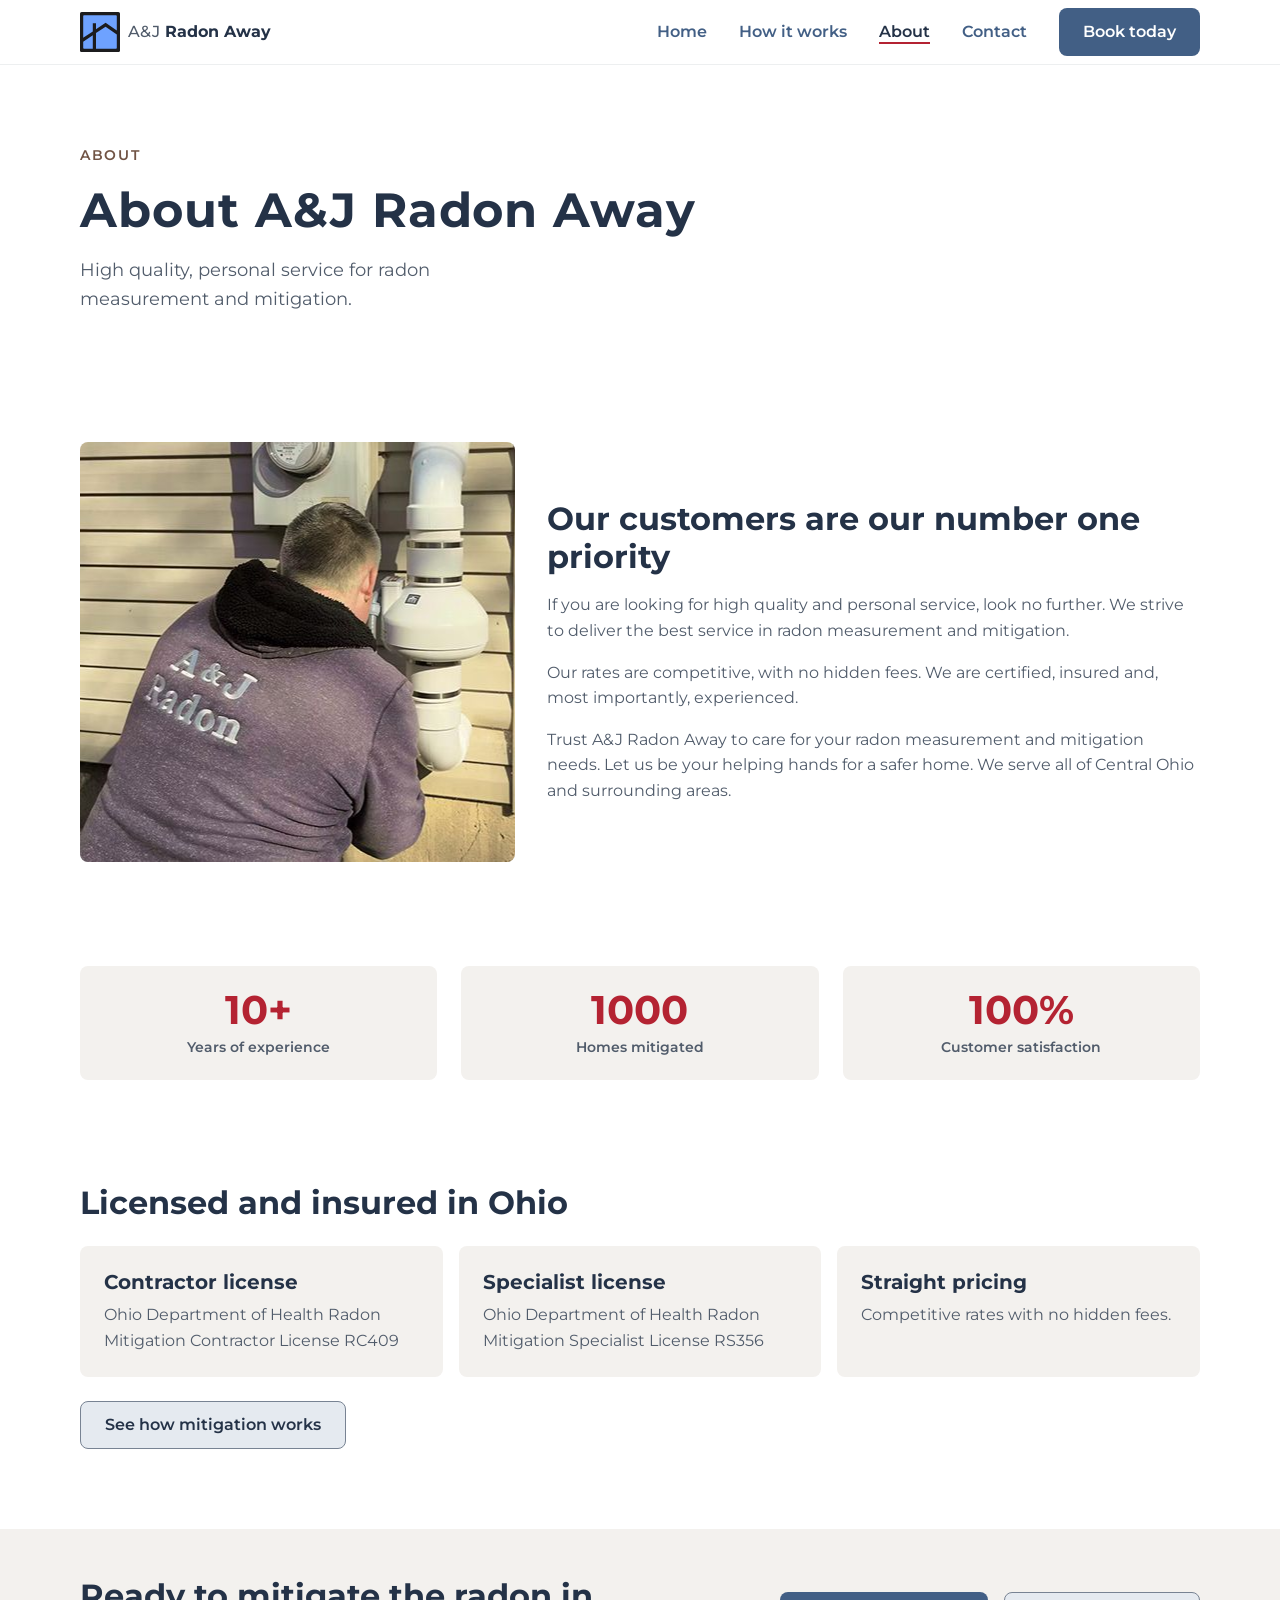
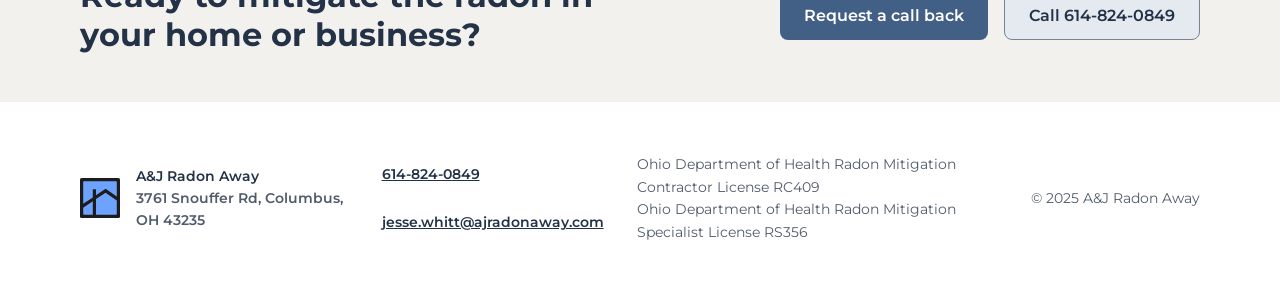
==== about.html @ 73f25efe "Contact spacing from Figma; footer stacks to two columns below 1024px Co-Authored-By: Claude Sonnet " ====
<!doctype html>
<html lang="en">
<head>
  <meta charset="utf-8">
  <meta name="viewport" content="width=device-width, initial-scale=1">
  <title>About | A&amp;J Radon Away</title>
  <meta name="description" content="Licensed, insured and experienced radon testing and mitigation across Central Ohio. Competitive rates, no hidden fees.">
  <meta name="theme-color" content="#ffffff">
  <link rel="manifest" href="manifest.webmanifest">
  <link rel="icon" href="assets/icon.svg" type="image/svg+xml">
  <link rel="apple-touch-icon" href="assets/icon.svg">
  <link rel="preconnect" href="https://fonts.googleapis.com">
  <link rel="preconnect" href="https://fonts.gstatic.com" crossorigin>
  <link rel="stylesheet" href="https://fonts.googleapis.com/css2?family=Montserrat:wght@500;600;700&display=swap">
  <link rel="stylesheet" href="styles.css?v=17">
</head>
<body>
  <a class="skip-link" href="#main">Skip to content</a>

  <header class="site-header">
    <div class="container header-inner">
      <a class="brand" href="index.html" aria-label="A&amp;J Radon Away, home">
        <img src="assets/icon.svg" alt="" width="40" height="40">
        <span class="brand-text"><span class="brand-small">A&amp;J</span> Radon Away</span>
      </a>
      <button class="icon-btn menu-toggle" type="button" aria-expanded="false" aria-controls="site-nav" aria-label="Open menu">
        <svg width="24" height="24" viewBox="0 0 24 24" aria-hidden="true"><path d="M4 7h16M4 12h16M4 17h16" stroke="currentColor" stroke-width="2" stroke-linecap="round" fill="none"/></svg>
      </button>
      <nav id="site-nav" class="site-nav" aria-label="Primary">
        <ul>
          <li><a href="index.html">Home</a></li>
          <li><a href="how-it-works.html">How it works</a></li>
          <li><a href="about.html" aria-current="page">About</a></li>
          <li><a href="contact.html">Contact</a></li>
          <li class="nav-cta"><button class="btn btn-primary" type="button" data-open-booking>Book today</button></li>
        </ul>
      </nav>
    </div>
  </header>

  <main id="main">
    <section class="page-hero">
      <div class="container">
        <p class="eyebrow">About</p>
        <h1>About A&amp;J Radon Away</h1>
        <p class="lede">High quality, personal service for radon measurement and mitigation.</p>
      </div>
    </section>

    <section class="section" aria-labelledby="story-title">
      <div class="container about-page-grid">
        <div class="photo photo-aj" role="img" aria-label="An A&amp;J Radon Away technician installing a radon fan on the outside of a home"></div>
        <div>
          <h2 id="story-title">Our customers are our number one priority</h2>
          <p>If you are looking for high quality and personal service, look no further. We strive to deliver the best service in radon measurement and mitigation.</p>
          <p>Our rates are competitive, with no hidden fees. We are certified, insured and, most importantly, experienced.</p>
          <p>Trust A&amp;J Radon Away to care for your radon measurement and mitigation needs. Let us be your helping hands for a safer home. We serve all of Central Ohio and surrounding areas.</p>
        </div>
      </div>
    </section>

    <section class="stats" aria-label="A&amp;J Radon Away at a glance">
      <div class="container">
        <dl class="stat-grid">
          <div class="stat"><dt>Years of experience</dt><dd>10+</dd></div>
          <div class="stat"><dt>Homes mitigated</dt><dd>1000</dd></div>
          <div class="stat"><dt>Customer satisfaction</dt><dd>100%</dd></div>
        </dl>
      </div>
    </section>

    <section class="section" aria-labelledby="trust-title">
      <div class="container">
        <h2 id="trust-title">Licensed and insured in Ohio</h2>
        <ul class="trust-grid">
          <li class="card"><h3>Contractor license</h3><p>Ohio Department of Health Radon Mitigation Contractor License RC409</p></li>
          <li class="card"><h3>Specialist license</h3><p>Ohio Department of Health Radon Mitigation Specialist License RS356</p></li>
          <li class="card"><h3>Straight pricing</h3><p>Competitive rates with no hidden fees.</p></li>
        </ul>
        <p class="more"><a class="btn btn-secondary" href="how-it-works.html">See how mitigation works</a></p>
      </div>
    </section>

    <section class="cta-band" aria-labelledby="cta-title">
      <div class="container cta-inner">
        <h2 id="cta-title">Ready to mitigate the radon in your home or business?</h2>
        <div class="cta-actions">
          <button class="btn btn-primary" type="button" data-open-booking>Request a call back</button>
          <a class="btn btn-secondary" href="tel:+16148240849">Call 614-824-0849</a>
        </div>
      </div>
    </section>
  </main>

  <footer class="site-footer">
    <div class="container footer-inner">
      <div class="footer-brand">
        <img src="assets/icon.svg" alt="" width="40" height="40">
        <p>A&amp;J Radon Away<br><span class="muted">3761 Snouffer Rd, Columbus, OH 43235</span></p>
      </div>
      <ul class="footer-links">
        <li><a href="tel:+16148240849">614-824-0849</a></li>
        <li><a href="mailto:jesse.whitt@ajradonaway.com">jesse.whitt@ajradonaway.com</a></li>
      </ul>
      <p class="licenses">Ohio Department of Health Radon Mitigation Contractor License RC409<br>Ohio Department of Health Radon Mitigation Specialist License RS356</p>
      <p class="muted footer-copy">&copy; 2025 A&amp;J Radon Away</p>
    </div>
  </footer>

  <div class="sticky-bar" role="region" aria-label="Quick actions">
    <a class="btn btn-secondary" href="tel:+16148240849">Call</a>
    <button class="btn btn-primary" type="button" data-open-booking>Book today</button>
  </div>

  <dialog class="booking" id="booking" aria-labelledby="booking-title">
    <form method="dialog" class="booking-close-form">
      <button class="icon-btn" value="close" aria-label="Close booking form">
        <svg width="24" height="24" viewBox="0 0 24 24" aria-hidden="true"><path d="M6 6l12 12M18 6L6 18" stroke="currentColor" stroke-width="2" stroke-linecap="round" fill="none"/></svg>
      </button>
    </form>
    <img src="assets/icon.svg" alt="" width="64" height="64">
    <h2 id="booking-title">Book your mitigation</h2>
    <p>Safety from radon gas is just one appointment away.</p>
    <a class="btn btn-primary btn-block" href="tel:+16148240849">Call 614-824-0849</a>
    <p class="booking-or">Or leave your number and we will call you back.</p>
    <form id="booking-form" novalidate>
      <div class="field">
        <label for="bk-phone">Phone</label>
        <input id="bk-phone" name="phone" type="tel" inputmode="tel" autocomplete="tel" required>
        <p class="error" id="bk-phone-err" role="alert"></p>
      </div>
      <button class="btn btn-secondary btn-block" type="submit">Request a call back</button>
      <p class="form-note" id="bk-status" role="status"></p>
    </form>
  </dialog>

  <script src="app.js?v=17" defer></script>
</body>
</html>
---- styles.css ----
:root {
  --color-bg: #ffffff;
  --color-surface: #f3f1ee;
  --color-surface-2: #e5eaf0;
  --color-text: #243247;
  --color-text-muted: #515c6b;
  --color-primary: #425f85;
  --color-primary-hover: #36506f;
  --color-on-primary: #ffffff;
  --color-accent: #705344;
  --color-danger: #b42332;
  --color-border: #788393;
  --color-focus: #0b57d0;

  --space-1: 8px;
  --space-2: 16px;
  --space-3: 24px;
  --space-4: 32px;
  --space-5: 40px;
  --space-6: 48px;
  --space-8: 64px;
  --space-10: 80px;

  --radius: 8px;
  --tap: 48px;

  --font: "Montserrat", system-ui, -apple-system, "Segoe UI", Roboto, sans-serif;
  --fs-body: 16px;
  --fs-lede: 18px;
  --fs-h3: 20px;
  --fs-h2: 24px;
  --fs-h1: 40px;
  --fs-small: 14px;
}

*, *::before, *::after { box-sizing: border-box; }
html { scroll-behavior: smooth; scroll-padding-top: 80px; }
body {
  margin: 0;
  background: var(--color-bg);
  color: var(--color-text);
  font-family: var(--font);
  font-size: var(--fs-body);
  line-height: 1.6;
  padding-bottom: 80px;
}
img { max-width: 100%; height: auto; }
a { color: var(--color-primary); }
h1, h2, h3, p, ul, ol, dl, dd, figure, blockquote { margin: 0; }
h1, h2, h3 { line-height: 1.2; font-weight: 700; }
h1 { font-size: var(--fs-h1); letter-spacing: 0.02em; }
h2 { font-size: var(--fs-h2); }
h3 { font-size: var(--fs-h3); }
ul, ol { padding: 0; list-style: none; }

:focus-visible {
  outline: 3px solid var(--color-focus);
  outline-offset: 3px;
  border-radius: var(--radius);
}

.container { width: 100%; max-width: 1080px; margin: 0 auto; padding: 0 var(--space-2); }
.muted { color: var(--color-text-muted); }

.skip-link {
  position: absolute; left: var(--space-2); top: -64px;
  background: var(--color-primary); color: var(--color-on-primary);
  padding: var(--space-1) var(--space-2); border-radius: var(--radius);
  font-weight: 600; z-index: 100; min-height: var(--tap); display: inline-flex; align-items: center;
}
.skip-link:focus { top: var(--space-1); }

/* Buttons */
.btn {
  display: inline-flex; align-items: center; justify-content: center;
  min-height: var(--tap); min-width: var(--tap);
  padding: 0 var(--space-3);
  border-radius: var(--radius);
  font: 600 var(--fs-body)/1 var(--font);
  text-decoration: none; cursor: pointer; border: 0;
}
.btn-primary { background: var(--color-primary); color: var(--color-on-primary); }
.btn-primary:hover { background: var(--color-primary-hover); }
.btn-secondary { background: var(--color-surface-2); color: var(--color-text); border: 1px solid var(--color-border); }
.btn-secondary:hover { background: #d6dde6; }
.btn-block { width: 100%; }
.icon-btn {
  width: var(--tap); height: var(--tap);
  display: inline-flex; align-items: center; justify-content: center;
  background: transparent; color: var(--color-text); border: 0;
  border-radius: var(--radius); cursor: pointer;
}
.icon-btn:hover { background: var(--color-surface-2); }

/* Header */
.site-header {
  position: sticky; top: 0; z-index: 50;
  background: var(--color-bg);
  box-shadow: 0 1px 0 rgba(36, 50, 71, 0.08);
}
.header-inner {
  display: flex; align-items: center; justify-content: space-between;
  min-height: 64px;
}
.brand {
  display: inline-flex; align-items: center; gap: var(--space-1);
  min-height: var(--tap);
  color: var(--color-text); text-decoration: none; font-weight: 700;
}
.brand-small { font-weight: 500; color: var(--color-text-muted); }
.site-nav {
  position: absolute; left: 0; right: 0; top: 100%;
  background: var(--color-surface);
  padding: var(--space-2);
  display: none;
}
.site-nav.open { display: block; }
.site-nav ul { display: flex; flex-direction: column; gap: var(--space-1); }
.site-nav a:not(.btn) {
  display: flex; align-items: center; min-height: var(--tap);
  padding: 0 var(--space-2); border-radius: var(--radius);
  color: var(--color-text); text-decoration: none; font-weight: 600;
}
.site-nav a:not(.btn) { position: relative; width: fit-content; }
.site-nav a:not(.btn) { color: var(--color-primary); }
.site-nav a:not(.btn):hover, .site-nav a[aria-current="page"], .site-nav a[aria-current="page"]:hover { color: var(--color-text); }
.nav-cta .btn { width: 100%; }

/* Hero */
.hero {
  padding: var(--space-8) 0 var(--space-6);
}
.hero-inner { display: flex; flex-direction: column; gap: var(--space-3); }
.eyebrow {
  color: var(--color-accent); font-weight: 600; font-size: var(--fs-small);
  letter-spacing: 0.12em; text-transform: uppercase;
}
.lede { font-size: var(--fs-lede); color: var(--color-text-muted); max-width: 36ch; }
.hero-actions { display: flex; flex-direction: column; gap: var(--space-2); }
.trust-chips { display: flex; flex-wrap: wrap; gap: var(--space-1); }
.trust-chips li {
  background: var(--color-surface); color: var(--color-text);
  padding: var(--space-1) var(--space-2); border-radius: var(--radius);
  font-size: var(--fs-small); font-weight: 600;
}
.hero-card { display: flex; flex-direction: column; gap: var(--space-3); }

/* Stats */
.stats { padding: var(--space-3) 0; }
.stat-grid { display: grid; grid-template-columns: repeat(3, 1fr); gap: var(--space-1); }
.stat {
  background: var(--color-surface); border-radius: var(--radius);
  padding: var(--space-2) var(--space-1); text-align: center;
  display: flex; flex-direction: column-reverse; gap: var(--space-1);
}
.stat dd { font-size: 24px; font-weight: 700; color: var(--color-danger); line-height: 1; }
.stat dt { font-size: 12px; color: var(--color-text-muted); font-weight: 600; line-height: 1.3; }

/* Sections */
.section { padding: var(--space-6) 0; }
.section-alt { background: var(--color-surface); }
.section h2 { margin-bottom: var(--space-3); }
.section p + p { margin-top: var(--space-2); }
.section-alt .card { background: var(--color-bg); }

.card { background: var(--color-surface); border-radius: var(--radius); padding: var(--space-3); }

.steps { display: grid; gap: var(--space-2); }
.steps .card { display: grid; grid-template-columns: 48px 1fr; column-gap: var(--space-2); row-gap: 4px; align-items: start; }
.step-num {
  grid-row: span 2;
  width: var(--tap); height: var(--tap); border-radius: var(--radius);
  background: var(--color-primary); color: var(--color-on-primary);
  display: inline-flex; align-items: center; justify-content: center;
  font-weight: 700; font-size: var(--fs-h3);
}
.steps p { color: var(--color-text-muted); }
.callout { margin-top: var(--space-2); border-left: 4px solid var(--color-danger); }
.callout p { color: var(--color-text-muted); margin-top: var(--space-1); }

.about-grid { display: grid; gap: var(--space-4); align-items: center; }
.about-grid p { color: var(--color-text-muted); }
.about-grid .btn { margin-top: var(--space-3); }
.visual {
  background: var(--color-bg); border-radius: var(--radius);
  min-height: 200px; display: flex; align-items: center; justify-content: center;
}

/* Reviews */
.reviews {
  display: flex; gap: var(--space-2);
  overflow-x: auto; scroll-snap-type: x mandatory;
  padding-bottom: var(--space-2);
  margin: 0 calc(var(--space-2) * -1); padding-left: var(--space-2); padding-right: var(--space-2);
}
.review { flex: 0 0 85%; scroll-snap-align: center; display: flex; flex-direction: column; gap: var(--space-2); }
.review-name { color: var(--color-accent); font-weight: 700; letter-spacing: 0.04em; }
.review blockquote { color: var(--color-text-muted); font-size: var(--fs-body); }

.reviews-more { margin-top: var(--space-1); }
.reviews-more a {
  display: inline-flex; align-items: center; min-height: var(--tap);
  color: var(--color-text-muted); font-size: var(--fs-small); font-weight: 600;
  text-decoration: underline; text-underline-offset: 4px;
}
.reviews-more a:hover { color: var(--color-text); }
.visually-hidden {
  position: absolute; width: 1px; height: 1px; margin: -1px; padding: 0;
  overflow: hidden; clip: rect(0 0 0 0); white-space: nowrap; border: 0;
}

/* Contact */
.contact-grid { display: grid; gap: var(--space-4); }
.contact-list { margin-top: var(--space-3); display: grid; gap: var(--space-1); }
.contact-link {
  display: flex; flex-direction: column; justify-content: center;
  min-height: var(--tap); padding: var(--space-1) var(--space-2);
  background: var(--color-bg); border-radius: var(--radius);
  color: var(--color-text); text-decoration: none; font-weight: 600;
  overflow-wrap: anywhere;
}
.contact-link:hover { background: var(--color-surface-2); }
.contact-label { font-size: 12px; color: var(--color-text-muted); text-transform: uppercase; letter-spacing: 0.08em; }

/* Forms */
.field { display: flex; flex-direction: column; gap: var(--space-1); margin-bottom: var(--space-2); }
.field label { font-weight: 600; }
.optional { color: var(--color-text-muted); font-weight: 500; }
.field input {
  min-height: var(--tap); padding: 0 var(--space-2);
  background: var(--color-surface-2); color: var(--color-text);
  border: 1px solid var(--color-border); border-radius: var(--radius);
  font: 500 var(--fs-body)/1 var(--font);
}
.field input:focus-visible { outline: 3px solid var(--color-focus); outline-offset: 2px; }
.field input[aria-invalid="true"] { border-color: var(--color-danger); }
.error { color: var(--color-danger); font-size: var(--fs-small); min-height: 0; }
.error:empty { display: none; }
.form-note { margin-top: var(--space-2); font-size: var(--fs-small); color: var(--color-text-muted); }
.form-note:empty { display: none; }

/* Footer */
.site-footer { padding: var(--space-6) 0; background: var(--color-bg); }
.footer-inner { display: grid; gap: var(--space-3); font-size: var(--fs-small); }
.footer-brand { display: flex; align-items: center; gap: var(--space-2); font-weight: 600; }
.licenses { color: var(--color-text-muted); }

/* Sticky mobile bar */
.sticky-bar {
  position: fixed; left: 0; right: 0; bottom: 0; z-index: 40;
  display: grid; grid-template-columns: 1fr 2fr; gap: var(--space-1);
  padding: var(--space-1) var(--space-2) calc(var(--space-1) + env(safe-area-inset-bottom));
  background: var(--color-surface);
}

/* Booking dialog */
.booking {
  width: min(92vw, 420px); padding: var(--space-4) var(--space-3) var(--space-3);
  background: var(--color-bg); color: var(--color-text);
  border: 0; border-radius: var(--radius); text-align: center;
}
.booking::backdrop { background: rgba(36, 50, 71, 0.6); }
.booking[open] { display: flex; flex-direction: column; align-items: center; gap: var(--space-2); }
.booking p { color: var(--color-text-muted); }
.booking form#booking-form { width: 100%; text-align: left; margin-top: var(--space-1); }
.booking-close-form { position: absolute; top: var(--space-1); right: var(--space-1); }

@media (prefers-reduced-motion: reduce) {
  html { scroll-behavior: auto; }
}

/* Tablet and up */
@media (min-width: 768px) {
  h1 { font-size: 48px; }
  h2 { font-size: 32px; }
  .container { padding: 0 var(--space-4); }
  body { padding-bottom: 0; }
  .sticky-bar { display: none; }
  .hero { padding: var(--space-10) 0; }
  .hero-actions { flex-direction: row; }
  .stat dd { font-size: 40px; }
  .stat dt { font-size: var(--fs-small); }
  .steps { grid-template-columns: repeat(3, 1fr); }
  .steps .card { display: flex; flex-direction: column; }
  .step-num { margin-bottom: var(--space-2); }
  .about-grid { grid-template-columns: 3fr 2fr; }
  .reviews { margin: 0; padding: 0 0 var(--space-2); overflow-x: visible; display: grid; grid-template-columns: repeat(3, 1fr); }
  .review { flex: none; }
  .contact-grid { grid-template-columns: 1fr 1fr; align-items: start; }
  .footer-inner { grid-template-columns: 1fr 1fr auto; align-items: center; }

}

/* ---------- v2: images, pages, desktop ---------- */
.hero {
  background:
    linear-gradient(rgba(36, 50, 71, 0.74), rgba(36, 50, 71, 0.74)),
    url("assets/hero-neighborhood.jpg") center / cover no-repeat,
    var(--color-text);
  color: #ffffff;
}
.hero .eyebrow, .hero .lede { color: #ffffff; }
.hero .btn-primary { border: 1px solid #ffffff; }
.photo {
  background: var(--color-surface-2) center / cover no-repeat;
  border-radius: var(--radius);
  min-height: 280px;
}
.photo-aj { background-image: url("assets/aj-on-site.jpg"); background-position: center 30%; }

.more { margin-top: var(--space-3); }
.callout { margin-top: var(--space-3); }
.footer-links { display: flex; flex-direction: column; gap: 0; }
.footer-links a { display: inline-flex; align-items: center; min-height: var(--tap); color: var(--color-text); font-weight: 600; }

.site-nav a:not(.btn):active::after,
.site-nav a[aria-current="page"]::after { content: ""; position: absolute; left: var(--space-2); right: var(--space-2); bottom: 8px; height: 2px; background: var(--color-danger); }

.page-hero {
  padding: var(--space-8) 0 var(--space-5);
  background: var(--color-bg);
}
.page-hero .container { display: flex; flex-direction: column; gap: var(--space-2); }

.diagram-grid, .about-page-grid { display: grid; gap: var(--space-4); align-items: center; }
.diagram { background: var(--color-bg); border-radius: var(--radius); overflow: hidden; }
.diagram img { display: block; width: 100%; height: auto; }
.diagram-grid p, .about-page-grid p { color: var(--color-text-muted); }
.diagram-grid h2, .about-page-grid h2 { margin-bottom: var(--space-2); }

.step-grid { display: grid; gap: var(--space-2); }
.step-card {
  background: var(--color-bg); border-radius: var(--radius); padding: var(--space-3);
  display: flex; flex-direction: column; gap: var(--space-1);
}
.step-card .step-num { margin-bottom: var(--space-1); }
.step-card p { color: var(--color-text-muted); }

.faq-wrap { max-width: 760px; }
.faq-list { display: grid; gap: var(--space-1); }
.faq { background: var(--color-surface); border-radius: var(--radius); }
.faq summary {
  display: flex; align-items: center; min-height: var(--tap);
  padding: var(--space-1) var(--space-3); font-weight: 600; cursor: pointer;
}
.faq p { padding: 0 var(--space-3) var(--space-3); color: var(--color-text-muted); }

.trust-grid { display: grid; gap: var(--space-2); }
.trust-grid p { color: var(--color-text-muted); margin-top: var(--space-1); }

.cta-band { background: var(--color-surface); padding: var(--space-6) 0; }
.cta-inner { display: flex; flex-direction: column; gap: var(--space-3); }
.cta-actions { display: flex; flex-direction: column; gap: var(--space-2); }
.cta-band .btn-secondary { background: var(--color-surface-2); }

@media (min-width: 768px) {
  .hero { min-height: 560px; display: flex; align-items: center; color: var(--color-text);
    position: relative; isolation: isolate; background: var(--color-bg);
  }
  .hero::before {
    content: ""; position: absolute; inset: 0; z-index: -1;
    background: url("assets/hero-neighborhood.jpg") center / cover no-repeat;
    transform: scaleX(-1);
  }
  .hero .eyebrow { color: var(--color-accent); }
  .hero .lede { color: var(--color-text-muted); }
  .hero .btn-primary { border: 0; }
  .hero-card {
    max-width: 620px; padding: var(--space-4);
    background: var(--color-bg); border-radius: var(--radius);
  }
  .page-hero { padding: var(--space-10) 0 var(--space-6); }
  .diagram-grid { grid-template-columns: 3fr 2fr; }
  .about-page-grid { grid-template-columns: 2fr 3fr; }
  .photo { min-height: 420px; }
  .step-grid { grid-template-columns: repeat(3, 1fr); }
  .trust-grid { grid-template-columns: repeat(3, 1fr); }
  .cta-inner { flex-direction: row; align-items: center; justify-content: space-between; }
  .cta-inner h2 { max-width: 560px; margin: 0; }
  .cta-actions { flex-direction: row; }
  .footer-inner { grid-template-columns: 1.2fr 1fr 1.6fr auto; }
  .footer-links { align-items: flex-start; }
}

@media (min-width: 1024px) {
  .container { max-width: 1200px; padding: 0 var(--space-5); }
  .section { padding: var(--space-10) 0; }
  .steps { gap: var(--space-3); }
  .stat-grid { gap: var(--space-3); }
  .stat { padding: var(--space-3); }
}

/* Full nav only when there is room for it; hamburger below 1024px */
@media (min-width: 1024px) {
  .menu-toggle { display: none; }
  .site-nav { position: static; display: block; background: transparent; padding: 0; }
  .site-nav ul { flex-direction: row; align-items: center; gap: var(--space-4); }
  .site-nav a:not(.btn) { padding: 0; }
  .site-nav a:not(.btn):active::after,
  .site-nav a[aria-current="page"]::after { left: 0; right: 0; bottom: 12px; }
  .nav-cta .btn { width: auto; }
}

/* Hero CTA group: chips match the width of the CTA row */
.hero-cta { display: flex; flex-direction: column; gap: var(--space-3); width: 100%; }
.hero .trust-chips { justify-content: space-between; gap: var(--space-1); }
.hero .trust-chips li { padding: 6px 10px; font-size: 12px; }

@media (min-width: 768px) {
  .hero-cta { width: fit-content; max-width: 100%; }
  .hero .trust-chips { flex-wrap: nowrap; }
  .hero .trust-chips li { flex: 1 1 auto; text-align: center; padding: 4px var(--space-2); font-size: var(--fs-small); white-space: nowrap; }
}
.contact-grid > * { min-width: 0; }

.booking .booking-or { font-size: var(--fs-small); margin-top: var(--space-1); }
.booking > .btn { margin-top: var(--space-1); }

/* Contact page */
.title-md { font-size: var(--fs-h2); }
.contact-info { display: grid; gap: var(--space-3); align-content: start; }
.contact-head .eyebrow { display: block; }
.contact-intro { color: var(--color-text-muted); }
.contact-info .contact-list { margin-top: calc(var(--space-1) * -1); gap: var(--space-1); }
.contact-link { background: transparent; padding: var(--space-1) 0; }
.contact-link:hover { background: transparent; color: var(--color-primary); }
.section.contact-section { padding: var(--space-6) 0; }
.form { padding: var(--space-3); }

@media (min-width: 768px) {
  .title-md { font-size: 32px; }
  .form { padding: var(--space-4); }
}

@media (min-width: 1024px) {
  .contact-grid { grid-template-columns: minmax(0, 536fr) minmax(0, 600fr); gap: var(--space-8); }
}

/* Footer: two columns until there is room for four */
@media (min-width: 768px) {
  .footer-inner { grid-template-columns: 1fr 1fr; align-items: start; gap: var(--space-4) var(--space-3); }
  .licenses, .footer-copy { grid-column: 1 / -1; }
}
@media (min-width: 1024px) {
  .footer-inner { grid-template-columns: 1.2fr 1fr 1.6fr auto; align-items: center; gap: var(--space-3); }
  .licenses, .footer-copy { grid-column: auto; }
}
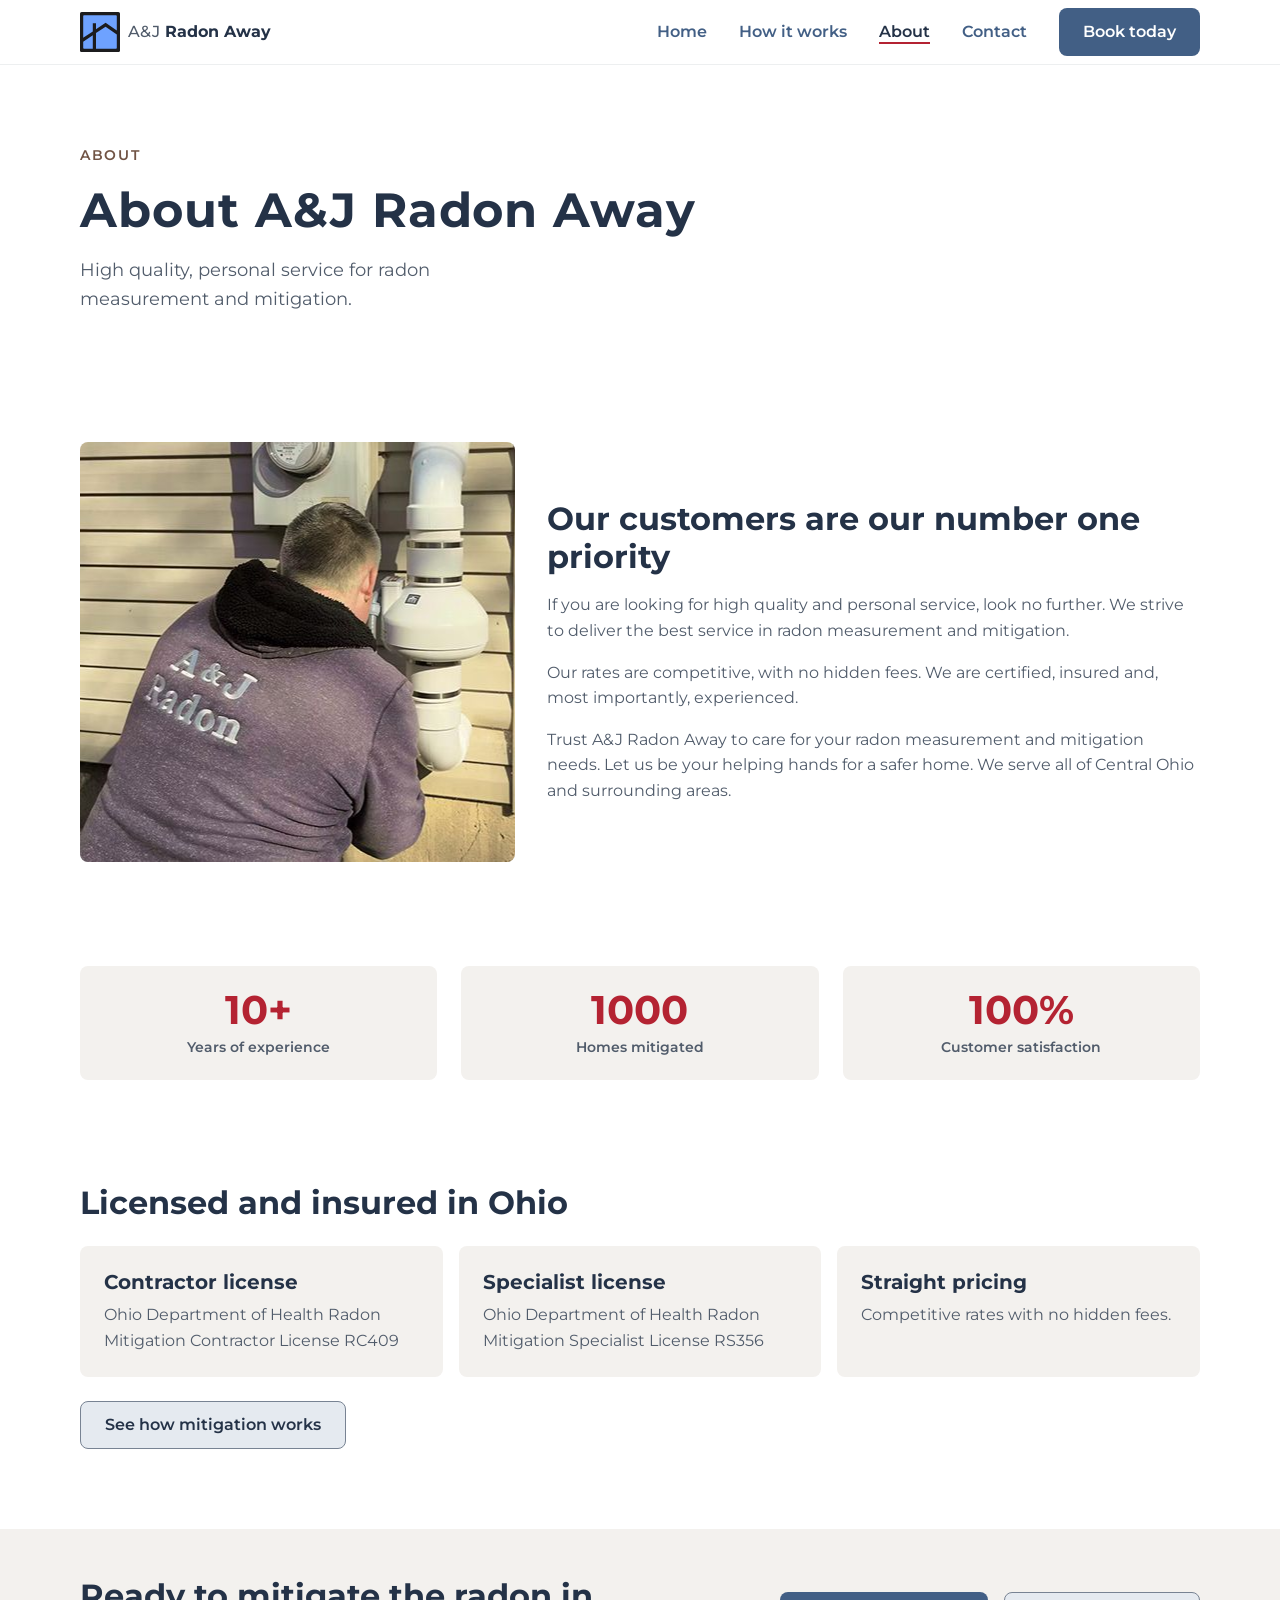
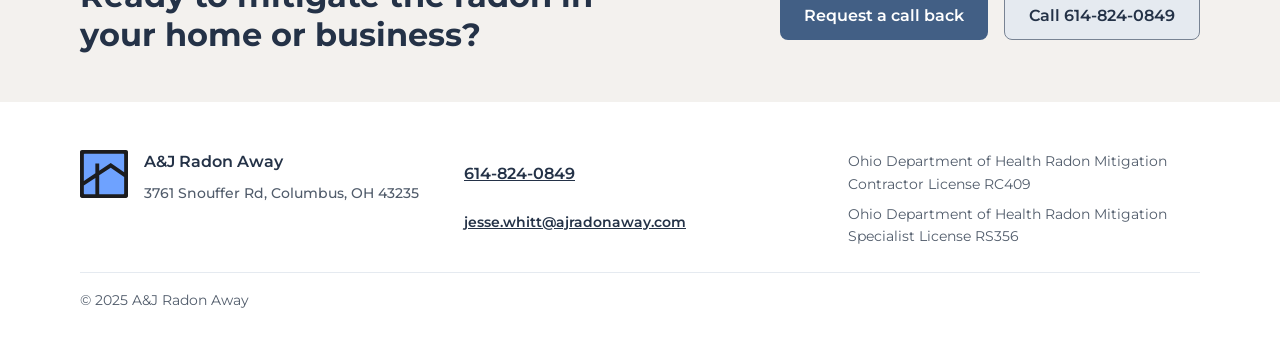
==== commit fbbc8945: "Footer rebuilt from Figma component; footer pinned to page bottom Co-Authored-By: Claude Sonnet 5.5 " ====
--- a/about.html
+++ b/about.html
@@ -12,7 +12,7 @@
   <link rel="preconnect" href="https://fonts.googleapis.com">
   <link rel="preconnect" href="https://fonts.gstatic.com" crossorigin>
   <link rel="stylesheet" href="https://fonts.googleapis.com/css2?family=Montserrat:wght@500;600;700&display=swap">
-  <link rel="stylesheet" href="styles.css?v=17">
+  <link rel="stylesheet" href="styles.css?v=19">
 </head>
 <body>
   <a class="skip-link" href="#main">Skip to content</a>
@@ -93,17 +93,24 @@
   </main>
 
   <footer class="site-footer">
-    <div class="container footer-inner">
-      <div class="footer-brand">
-        <img src="assets/icon.svg" alt="" width="40" height="40">
-        <p>A&amp;J Radon Away<br><span class="muted">3761 Snouffer Rd, Columbus, OH 43235</span></p>
+    <div class="container">
+      <div class="footer-info">
+        <div class="footer-brand">
+          <img src="assets/icon.svg" alt="" width="48" height="48">
+          <p><span class="footer-name">A&amp;J Radon Away</span><span class="footer-address">3761 Snouffer Rd, Columbus, OH 43235</span></p>
+        </div>
+        <ul class="footer-links">
+          <li><a href="tel:+16148240849">614-824-0849</a></li>
+          <li><a href="mailto:jesse.whitt@ajradonaway.com">jesse.whitt@ajradonaway.com</a></li>
+        </ul>
+        <div class="licenses">
+          <p>Ohio Department of Health Radon Mitigation Contractor License RC409</p>
+          <p>Ohio Department of Health Radon Mitigation Specialist License RS356</p>
+        </div>
       </div>
-      <ul class="footer-links">
-        <li><a href="tel:+16148240849">614-824-0849</a></li>
-        <li><a href="mailto:jesse.whitt@ajradonaway.com">jesse.whitt@ajradonaway.com</a></li>
-      </ul>
-      <p class="licenses">Ohio Department of Health Radon Mitigation Contractor License RC409<br>Ohio Department of Health Radon Mitigation Specialist License RS356</p>
-      <p class="muted footer-copy">&copy; 2025 A&amp;J Radon Away</p>
+      <div class="footer-bottom">
+        <p>&copy; 2025 A&amp;J Radon Away</p>
+      </div>
     </div>
   </footer>
 
@@ -134,6 +141,6 @@
     </form>
   </dialog>
 
-  <script src="app.js?v=17" defer></script>
+  <script src="app.js?v=19" defer></script>
 </body>
 </html>
--- a/styles.css
+++ b/styles.css
@@ -240,10 +240,7 @@
 .form-note:empty { display: none; }
 
 /* Footer */
-.site-footer { padding: var(--space-6) 0; background: var(--color-bg); }
-.footer-inner { display: grid; gap: var(--space-3); font-size: var(--fs-small); }
-.footer-brand { display: flex; align-items: center; gap: var(--space-2); font-weight: 600; }
-.licenses { color: var(--color-text-muted); }
+.site-footer { padding: var(--space-4) 0; background: var(--color-bg); font-size: var(--fs-small); }
 
 /* Sticky mobile bar */
 .sticky-bar {
@@ -287,7 +284,6 @@
   .reviews { margin: 0; padding: 0 0 var(--space-2); overflow-x: visible; display: grid; grid-template-columns: repeat(3, 1fr); }
   .review { flex: none; }
   .contact-grid { grid-template-columns: 1fr 1fr; align-items: start; }
-  .footer-inner { grid-template-columns: 1fr 1fr auto; align-items: center; }
 
 }
 
@@ -310,7 +306,6 @@
 
 .more { margin-top: var(--space-3); }
 .callout { margin-top: var(--space-3); }
-.footer-links { display: flex; flex-direction: column; gap: 0; }
 .footer-links a { display: inline-flex; align-items: center; min-height: var(--tap); color: var(--color-text); font-weight: 600; }
 
 .site-nav a:not(.btn):active::after,
@@ -378,7 +373,6 @@
   .cta-inner { flex-direction: row; align-items: center; justify-content: space-between; }
   .cta-inner h2 { max-width: 560px; margin: 0; }
   .cta-actions { flex-direction: row; }
-  .footer-inner { grid-template-columns: 1.2fr 1fr 1.6fr auto; }
   .footer-links { align-items: flex-start; }
 }
 
@@ -436,12 +430,34 @@
   .contact-grid { grid-template-columns: minmax(0, 536fr) minmax(0, 600fr); gap: var(--space-8); }
 }
 
-/* Footer: two columns until there is room for four */
+/* Footer (Figma: Footer / Responsive) */
+.footer-info { display: grid; gap: var(--space-4); }
+.footer-brand { display: flex; align-items: flex-start; gap: var(--space-2); }
+.footer-brand img { width: 48px; height: 48px; flex: none; }
+.footer-brand p { display: flex; flex-direction: column; gap: var(--space-1); }
+.footer-name { font-size: var(--fs-body); font-weight: 600; line-height: 1.5; }
+.footer-address { color: var(--color-text-muted); font-weight: 500; }
+.footer-links { display: flex; flex-direction: column; }
+.footer-links a { font-size: var(--fs-small); }
+.footer-links li:first-child a { font-size: var(--fs-body); }
+.licenses { display: grid; gap: var(--space-1); color: var(--color-text-muted); }
+.licenses p + p { margin-top: 0; }
+.footer-bottom {
+  margin-top: var(--space-3); padding-top: var(--space-2);
+  border-top: 1px solid var(--color-surface-2); color: var(--color-text-muted);
+}
+
+/* Keep the footer at the bottom of short pages */
+body { min-height: 100vh; min-height: 100dvh; display: flex; flex-direction: column; }
+main { flex: 1 0 auto; }
+.site-footer { flex: none; }
+
 @media (min-width: 768px) {
-  .footer-inner { grid-template-columns: 1fr 1fr; align-items: start; gap: var(--space-4) var(--space-3); }
-  .licenses, .footer-copy { grid-column: 1 / -1; }
+  .site-footer { padding: var(--space-6) 0; }
+  .footer-info { grid-template-columns: 1fr 1fr; gap: var(--space-4); }
+  .licenses { grid-column: 1 / -1; }
 }
 @media (min-width: 1024px) {
-  .footer-inner { grid-template-columns: 1.2fr 1fr 1.6fr auto; align-items: center; gap: var(--space-3); }
-  .licenses, .footer-copy { grid-column: auto; }
-}
+  .footer-info { grid-template-columns: repeat(3, 1fr); }
+  .licenses { grid-column: auto; }
+}
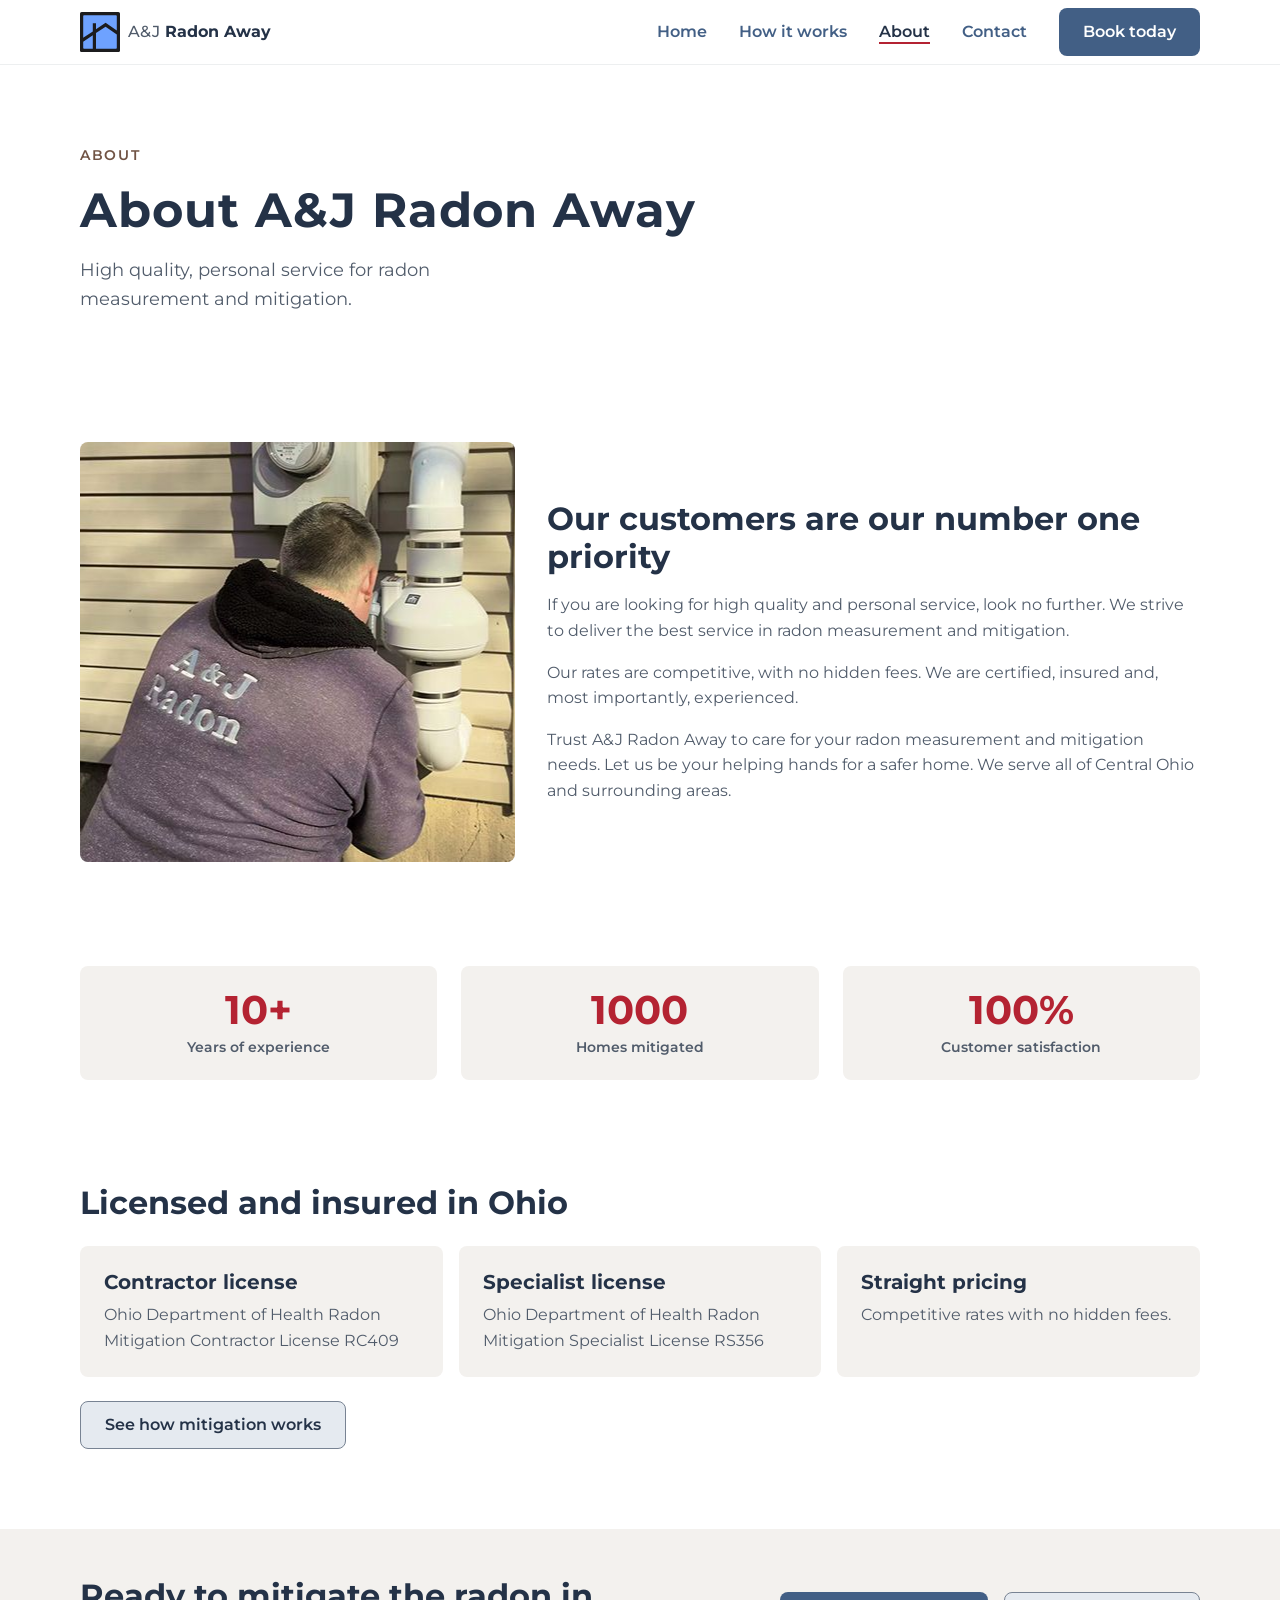
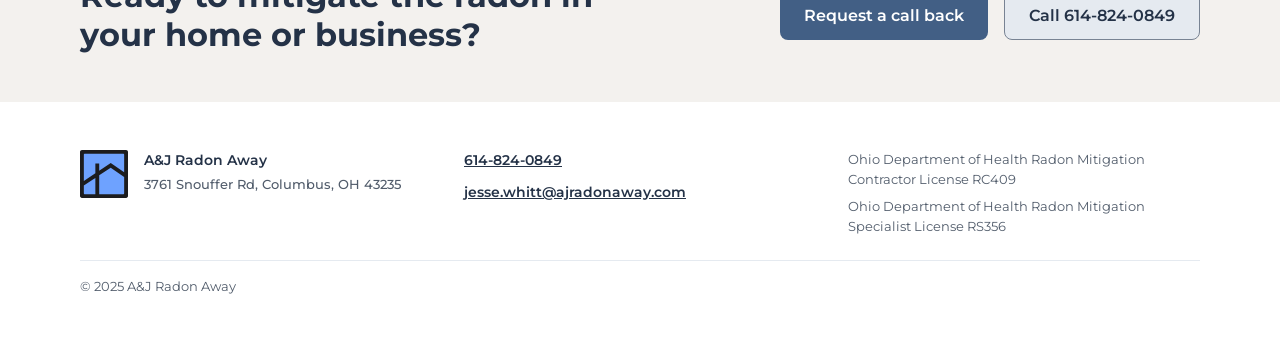
==== commit edd15fba: "Footer: proportional logo, top-aligned columns, smaller type Co-Authored-By: Claude Sonnet 5.5 <nore" ====
--- a/about.html
+++ b/about.html
@@ -12,7 +12,7 @@
   <link rel="preconnect" href="https://fonts.googleapis.com">
   <link rel="preconnect" href="https://fonts.gstatic.com" crossorigin>
   <link rel="stylesheet" href="https://fonts.googleapis.com/css2?family=Montserrat:wght@500;600;700&display=swap">
-  <link rel="stylesheet" href="styles.css?v=19">
+  <link rel="stylesheet" href="styles.css?v=20">
 </head>
 <body>
   <a class="skip-link" href="#main">Skip to content</a>
@@ -141,6 +141,6 @@
     </form>
   </dialog>
 
-  <script src="app.js?v=19" defer></script>
+  <script src="app.js?v=20" defer></script>
 </body>
 </html>
--- a/styles.css
+++ b/styles.css
@@ -461,3 +461,20 @@
   .footer-info { grid-template-columns: repeat(3, 1fr); }
   .licenses { grid-column: auto; }
 }
+
+/* Footer refinements: proportional logo, top-aligned columns, smaller type */
+.site-footer { font-size: 13px; line-height: 1.5; }
+.footer-info { align-items: start; }
+.footer-brand img { width: 48px; height: 48px; aspect-ratio: 1 / 1; object-fit: contain; flex: none; align-self: flex-start; }
+.footer-brand p { gap: 4px; }
+.footer-name { font-size: var(--fs-small); line-height: 1.5; }
+.footer-address { font-size: 13px; line-height: 1.5; }
+.footer-links { gap: 0; }
+.footer-links a, .footer-links li:first-child a {
+  display: flex; align-items: flex-start; min-height: 32px;
+  font-size: var(--fs-small); line-height: 1.5;
+}
+.licenses { gap: var(--space-1); font-size: 13px; line-height: 1.5; }
+.licenses p { margin: 0; }
+.footer-bottom { font-size: 13px; }
+.footer-bottom p { margin: 0; }
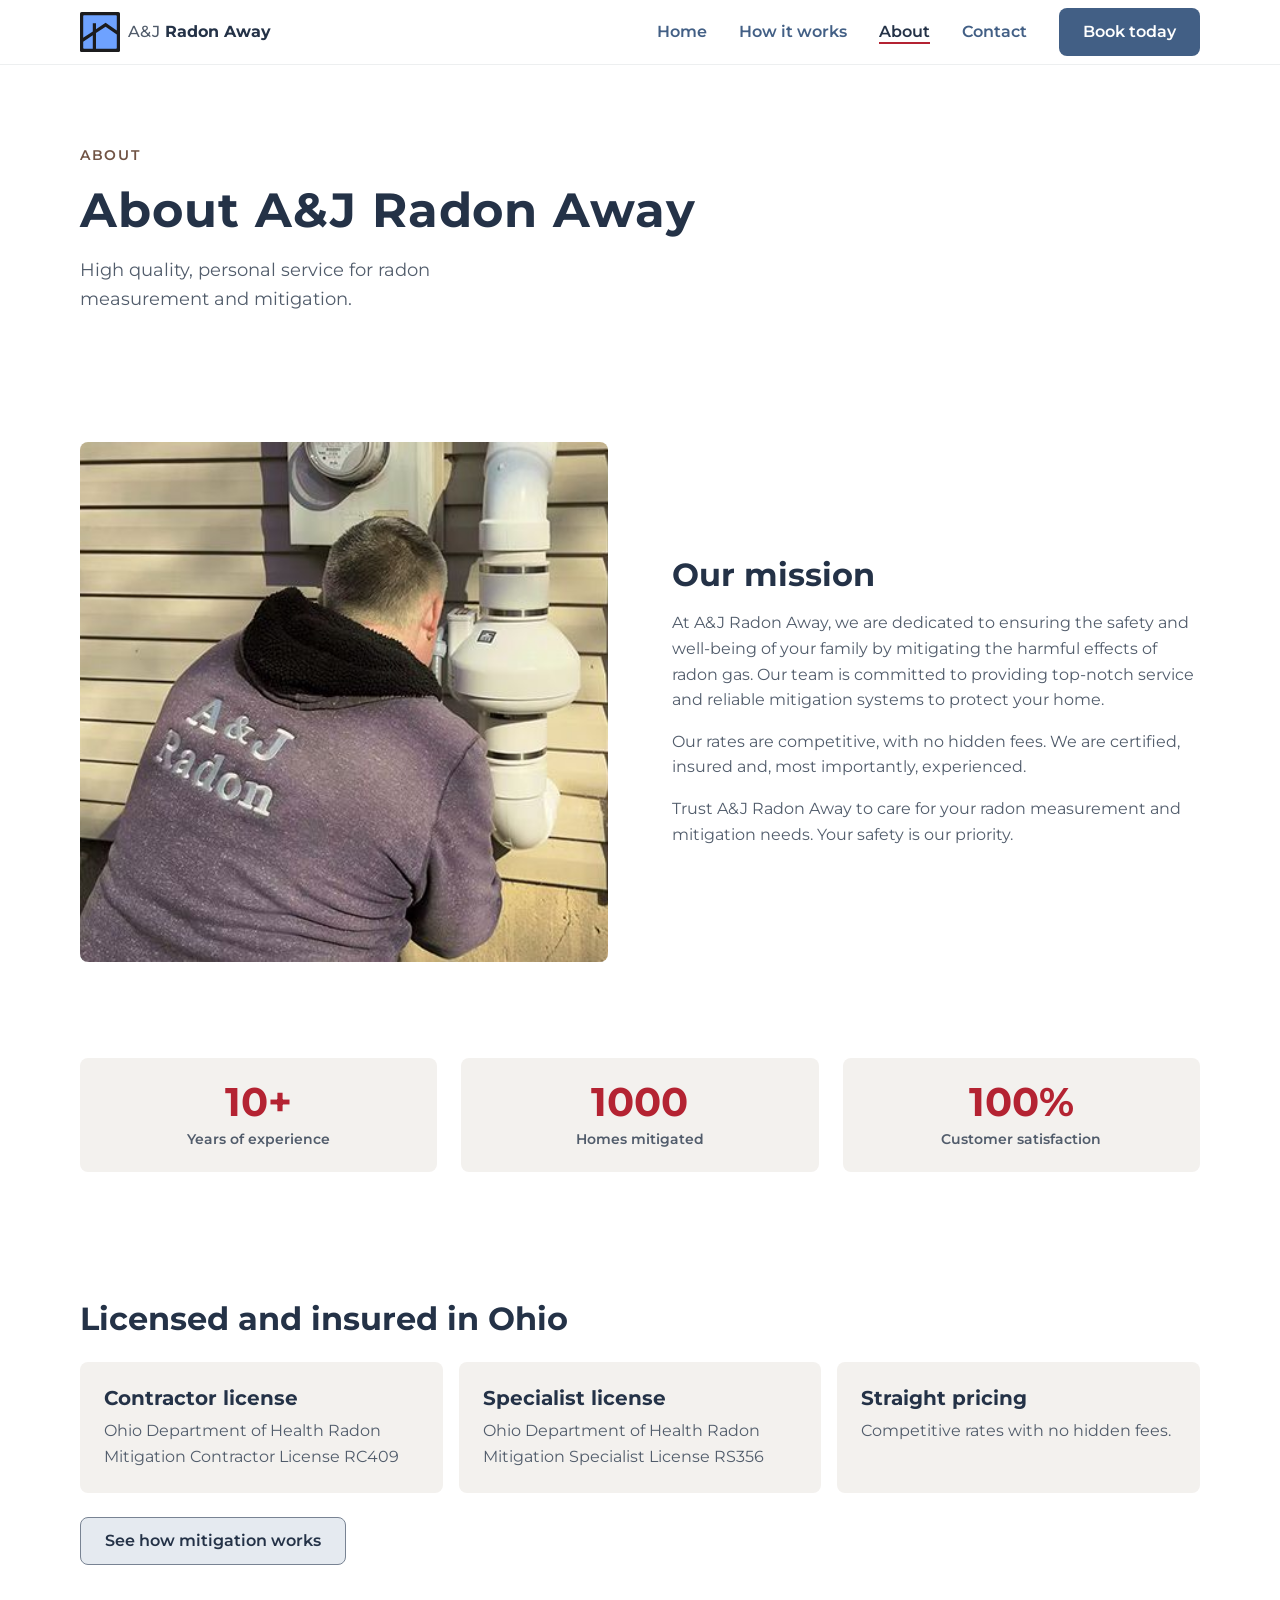
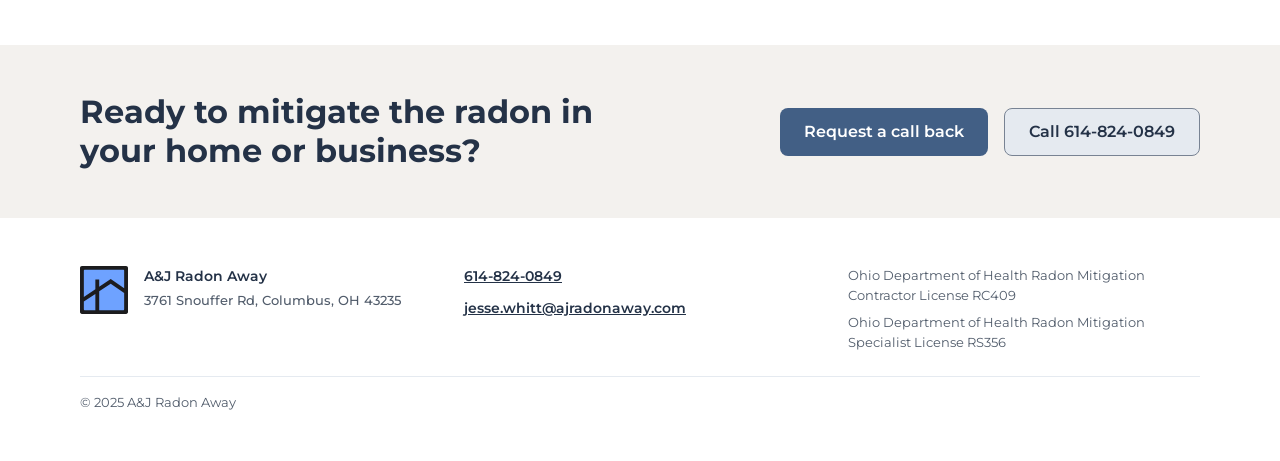
==== commit afc83ead: "Apply Sprint 1 design from Figma Home: About moves above a Know your number callout with a Learn mor" ====
--- a/about.html
+++ b/about.html
@@ -12,7 +12,7 @@
   <link rel="preconnect" href="https://fonts.googleapis.com">
   <link rel="preconnect" href="https://fonts.gstatic.com" crossorigin>
   <link rel="stylesheet" href="https://fonts.googleapis.com/css2?family=Montserrat:wght@500;600;700&display=swap">
-  <link rel="stylesheet" href="styles.css?v=20">
+  <link rel="stylesheet" href="styles.css?v=22">
 </head>
 <body>
   <a class="skip-link" href="#main">Skip to content</a>
@@ -47,14 +47,14 @@
       </div>
     </section>
 
-    <section class="section" aria-labelledby="story-title">
+    <section class="section section-tight" aria-labelledby="story-title">
       <div class="container about-page-grid">
         <div class="photo photo-aj" role="img" aria-label="An A&amp;J Radon Away technician installing a radon fan on the outside of a home"></div>
         <div>
-          <h2 id="story-title">Our customers are our number one priority</h2>
-          <p>If you are looking for high quality and personal service, look no further. We strive to deliver the best service in radon measurement and mitigation.</p>
+          <h2 id="story-title">Our mission</h2>
+          <p>At A&amp;J Radon Away, we are dedicated to ensuring the safety and well-being of your family by mitigating the harmful effects of radon gas. Our team is committed to providing top-notch service and reliable mitigation systems to protect your home.</p>
           <p>Our rates are competitive, with no hidden fees. We are certified, insured and, most importantly, experienced.</p>
-          <p>Trust A&amp;J Radon Away to care for your radon measurement and mitigation needs. Let us be your helping hands for a safer home. We serve all of Central Ohio and surrounding areas.</p>
+          <p>Trust A&amp;J Radon Away to care for your radon measurement and mitigation needs. Your safety is our priority.</p>
         </div>
       </div>
     </section>
@@ -141,6 +141,6 @@
     </form>
   </dialog>
 
-  <script src="app.js?v=20" defer></script>
+  <script src="app.js?v=22" defer></script>
 </body>
 </html>
--- a/styles.css
+++ b/styles.css
@@ -416,8 +416,9 @@
 .contact-head .eyebrow { display: block; }
 .contact-intro { color: var(--color-text-muted); }
 .contact-info .contact-list { margin-top: calc(var(--space-1) * -1); gap: var(--space-1); }
-.contact-link { background: transparent; padding: var(--space-1) 0; }
-.contact-link:hover { background: transparent; color: var(--color-primary); }
+.contact-section .contact-link { background: transparent; padding: var(--space-1) 0; }
+.contact-section .contact-link:hover { background: transparent; color: var(--color-primary); }
+#contact .contact-list { gap: var(--space-3); }
 .section.contact-section { padding: var(--space-6) 0; }
 .form { padding: var(--space-3); }
 
@@ -478,3 +479,29 @@
 .licenses p { margin: 0; }
 .footer-bottom { font-size: 13px; }
 .footer-bottom p { margin: 0; }
+
+/* Sprint 1 */
+.section.section-tight { padding: var(--space-6) 0; }
+.callout { margin-top: 0; }
+.section .callout h2 { margin-bottom: 0; }
+.callout + .more { margin-top: var(--space-4); }
+.trust-chips li { border: 0; }
+.faq { overflow: hidden; }
+.faq summary {
+  justify-content: space-between; gap: var(--space-2);
+  padding: var(--space-2) var(--space-3); list-style: none;
+}
+.faq summary::-webkit-details-marker { display: none; }
+.faq summary::after { content: "+"; color: var(--color-accent); font-size: var(--fs-h3); font-weight: 700; line-height: 1; }
+.faq[open] summary::after { content: "\2212"; }
+
+@media (min-width: 768px) {
+  .stats { padding: var(--space-6) 0; }
+  .page-hero { padding: var(--space-10) 0; }
+  .trust-chips li { border: 1px solid var(--color-border); }
+  .about-page-grid { grid-template-columns: 1fr 1fr; }
+  .about-page-grid .photo { min-height: 520px; }
+}
+@media (min-width: 1024px) {
+  .about-page-grid { gap: var(--space-8); }
+}
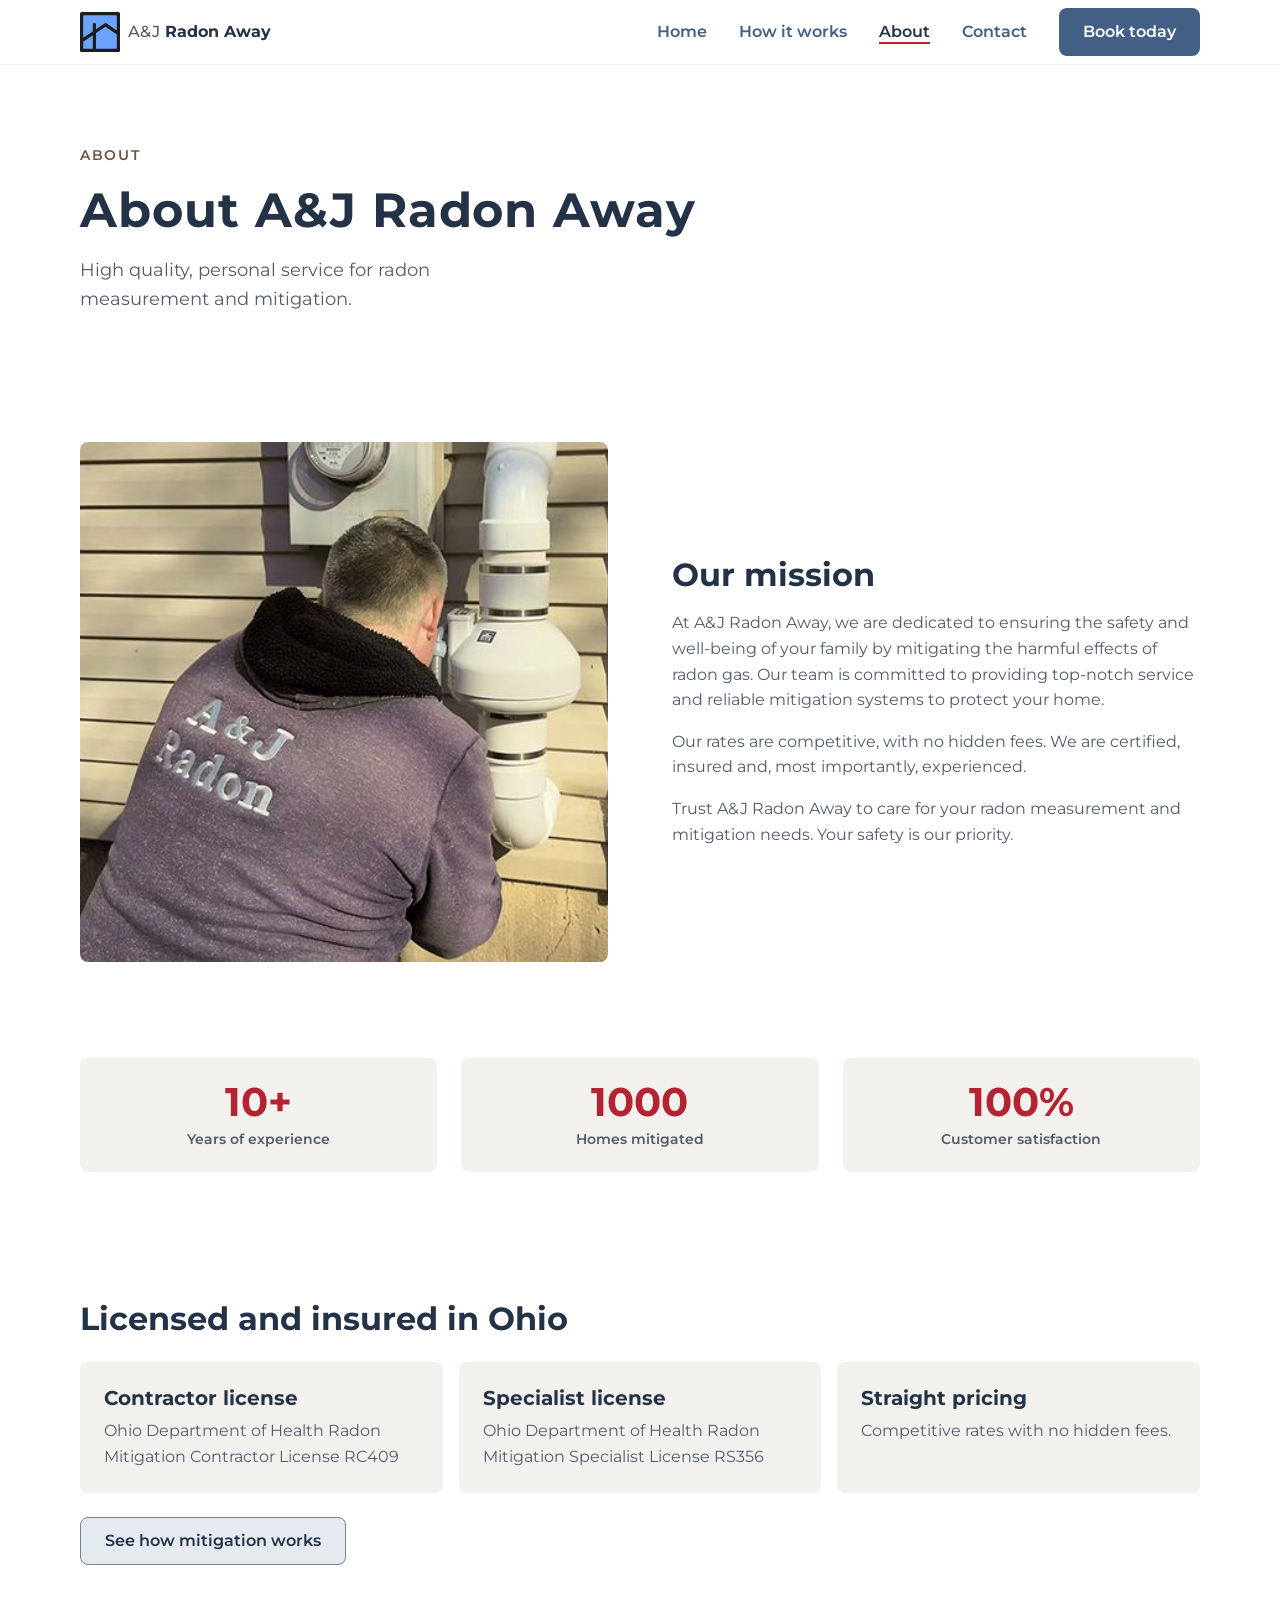
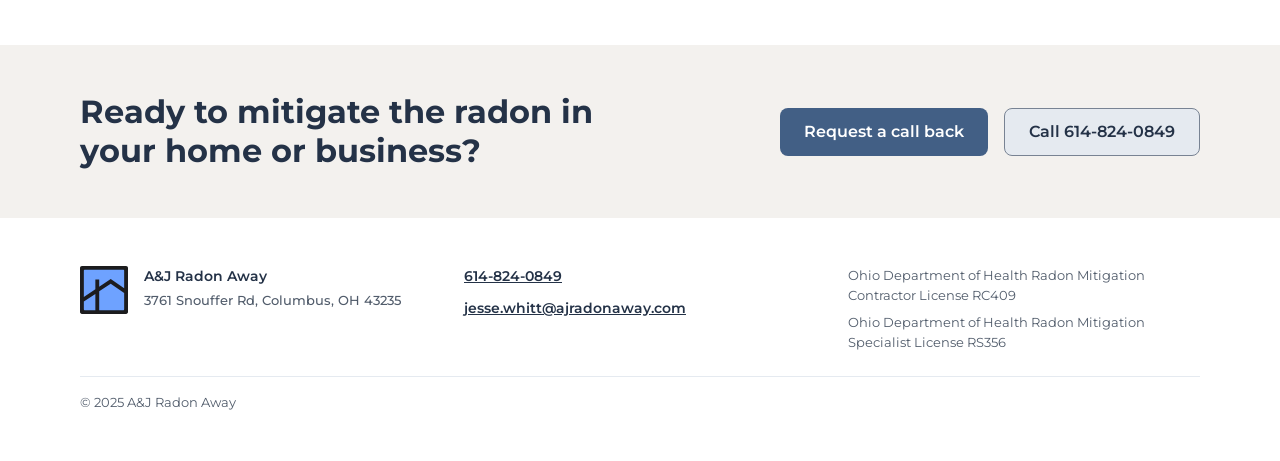
==== commit 65bd9582: "Remove mobile sticky bar; full-screen mobile menu with close icon and scroll lock Co-Authored-By: Cl" ====
--- a/about.html
+++ b/about.html
@@ -12,7 +12,7 @@
   <link rel="preconnect" href="https://fonts.googleapis.com">
   <link rel="preconnect" href="https://fonts.gstatic.com" crossorigin>
   <link rel="stylesheet" href="https://fonts.googleapis.com/css2?family=Montserrat:wght@500;600;700&display=swap">
-  <link rel="stylesheet" href="styles.css?v=22">
+  <link rel="stylesheet" href="styles.css?v=23">
 </head>
 <body>
   <a class="skip-link" href="#main">Skip to content</a>
@@ -24,7 +24,7 @@
         <span class="brand-text"><span class="brand-small">A&amp;J</span> Radon Away</span>
       </a>
       <button class="icon-btn menu-toggle" type="button" aria-expanded="false" aria-controls="site-nav" aria-label="Open menu">
-        <svg width="24" height="24" viewBox="0 0 24 24" aria-hidden="true"><path d="M4 7h16M4 12h16M4 17h16" stroke="currentColor" stroke-width="2" stroke-linecap="round" fill="none"/></svg>
+        <svg width="24" height="24" viewBox="0 0 24 24" aria-hidden="true"><path class="ic-menu" d="M4 7h16M4 12h16M4 17h16" stroke="currentColor" stroke-width="2" stroke-linecap="round" fill="none"/><path class="ic-close" d="M6 6l12 12M18 6L6 18" stroke="currentColor" stroke-width="2" stroke-linecap="round" fill="none"/></svg>
       </button>
       <nav id="site-nav" class="site-nav" aria-label="Primary">
         <ul>
@@ -114,10 +114,6 @@
     </div>
   </footer>
 
-  <div class="sticky-bar" role="region" aria-label="Quick actions">
-    <a class="btn btn-secondary" href="tel:+16148240849">Call</a>
-    <button class="btn btn-primary" type="button" data-open-booking>Book today</button>
-  </div>
 
   <dialog class="booking" id="booking" aria-labelledby="booking-title">
     <form method="dialog" class="booking-close-form">
@@ -141,6 +137,6 @@
     </form>
   </dialog>
 
-  <script src="app.js?v=22" defer></script>
+  <script src="app.js?v=23" defer></script>
 </body>
 </html>
--- a/styles.css
+++ b/styles.css
@@ -42,7 +42,6 @@
   font-family: var(--font);
   font-size: var(--fs-body);
   line-height: 1.6;
-  padding-bottom: 80px;
 }
 img { max-width: 100%; height: auto; }
 a { color: var(--color-primary); }
@@ -242,13 +241,6 @@
 /* Footer */
 .site-footer { padding: var(--space-4) 0; background: var(--color-bg); font-size: var(--fs-small); }
 
-/* Sticky mobile bar */
-.sticky-bar {
-  position: fixed; left: 0; right: 0; bottom: 0; z-index: 40;
-  display: grid; grid-template-columns: 1fr 2fr; gap: var(--space-1);
-  padding: var(--space-1) var(--space-2) calc(var(--space-1) + env(safe-area-inset-bottom));
-  background: var(--color-surface);
-}
 
 /* Booking dialog */
 .booking {
@@ -271,8 +263,6 @@
   h1 { font-size: 48px; }
   h2 { font-size: 32px; }
   .container { padding: 0 var(--space-4); }
-  body { padding-bottom: 0; }
-  .sticky-bar { display: none; }
   .hero { padding: var(--space-10) 0; }
   .hero-actions { flex-direction: row; }
   .stat dd { font-size: 40px; }
@@ -505,3 +495,22 @@
 @media (min-width: 1024px) {
   .about-page-grid { gap: var(--space-8); }
 }
+
+/* Full screen mobile menu */
+.menu-toggle, .brand { position: relative; z-index: 2; }
+.menu-toggle .ic-close { display: none; }
+.menu-toggle[aria-expanded="true"] .ic-menu { display: none; }
+.menu-toggle[aria-expanded="true"] .ic-close { display: inline; }
+html.menu-open { overflow: hidden; }
+
+@media (max-width: 1023px) {
+  .site-nav {
+    position: fixed; inset: 0; z-index: 1;
+    background: var(--color-bg);
+    padding: calc(64px + var(--space-3)) var(--space-2) var(--space-4);
+    overflow-y: auto;
+  }
+  .site-nav ul { gap: var(--space-2); }
+  .site-nav a:not(.btn) { min-height: 56px; font-size: var(--fs-h3); }
+  .nav-cta { margin-top: var(--space-3); }
+}
